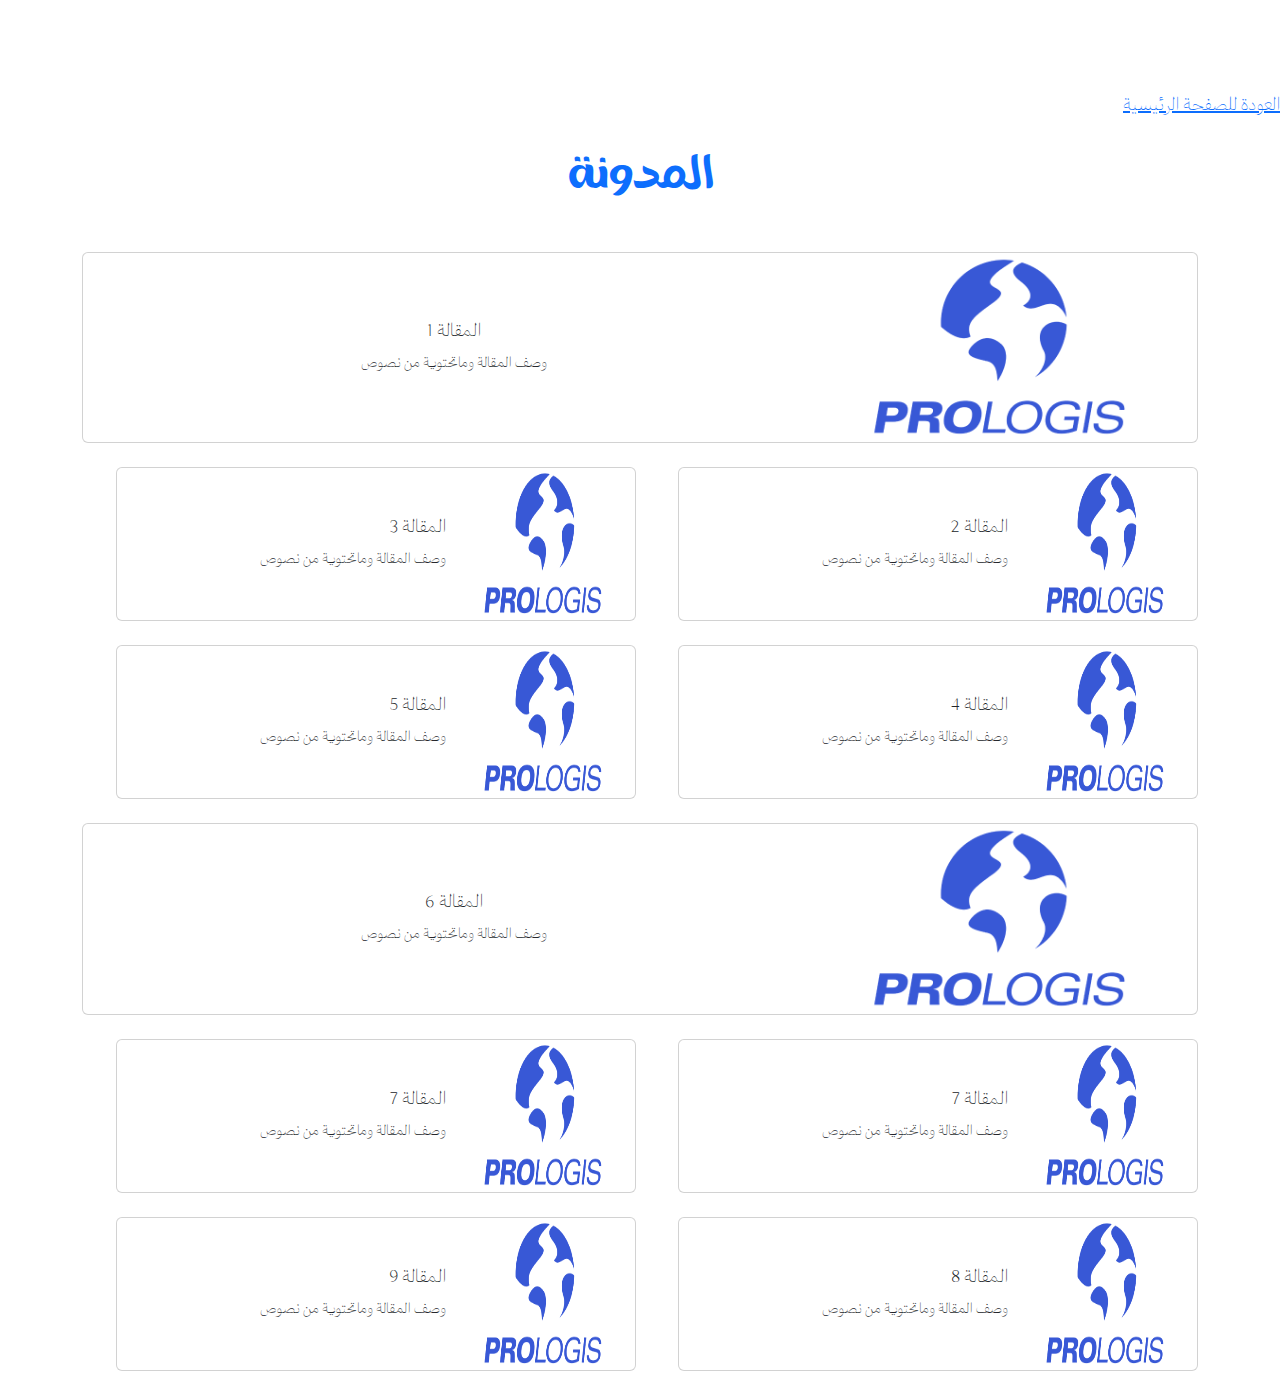
==== blog-posts.html @ 362ab878 "publishing web site" ====
<!DOCTYPE html>
<html lang="en">
<head>
    <meta charset="UTF-8">
    <meta name="viewport" content="width=device-width, initial-scale=1.0">
    <title>blog posts</title>
    <link rel="stylesheet" href="./css/bootstrap.min.css">
    <link rel="stylesheet" href="./css/style.css">
    <link rel="stylesheet" href="./css/blog-posts.css">
    <link rel="stylesheet" href="./css/css/all.min.css">
</head>
<body>
    <!-- Loader -->
    <div class="loader d-flex align-items-center justify-content-center">
      <i class="fa fa-spin fa-spinner text-primary display-3"></i>
    </div>

    
    <!-- start header layout -->
    <header class="header" style="box-shadow: none;">  
      <!-- header > header-section -->
      <div
      class="header-section">
      <a href="./index.html" class="mb-3 pb-3 fs-5">العودة للصفحة الرئيسية </a>
      <h1 class="brand-name text-primary pt-3 mt-3 text-center">المدونة</h1>
    </div>
  
    </header>

  <main class="main home">
        <div class="posts-container container-lg d-flex flex-wrap gap-2 justify-content-evenly" id="posts">
          
        </div>

      </main>

          <!-- adding bootstrap files  -->
        <script src="./js/script.js"></script>
        <script src="./js/blog-post.js"></script>
</body>
</html>
---- css/style.css ----
/* adding external font "DG-Ghayaty-Regular-F" */
@font-face {
    font-family: "DG-Ghayaty";
    src: url('./fonts/DG-Ghayaty-Regular-F.ttf');
}

@font-face {
    font-family: "HONOR";
    src: url('./fonts/TheYearofTheCamel-Thin.otf');
}
/* reset padding, and margin > global settings */
*, *::after, *::before {
    margin: 0;
    padding: 0;
    box-sizing: border-box;
}

.bg-warning-dark {
    background-color: #EA8340;
}

.active {
    color: #007bff!important;
}

/* change direction for arabic language */
 html, body,div, header, main, footer, nav,label, ul, li, form, input, a, button, span {
    direction: rtl;
    text-align: right;
 }

 body {
    overflow: hidden;
    font-family: HONOR;
    
 }

.header-font {
    font-family: "DG-Ghayaty",Arial, Helvetica, sans-serif;
}

/* loader */
.loader{
    position: fixed;
    height: 100vh;
    z-index: 999999999;
    width: 100vw;
    top: 0;
    left: 0;
    /* overflow: hidden; */
    background: #fff;
    transition: opacity 200ms linear;
}
/* navbar */
.navbar {
    box-shadow: rgba(0, 0, 0, 0.05) 0px 0px 0px 1px;
}

/* navbar brand  */
nav .navbar-brand{
    font-family: "DG-Ghayaty",Arial, Helvetica, sans-serif;
}
nav .nav-link:hover {
    color: #007bff!important;
}

/* header */
.header {
    box-shadow: rgba(0, 0, 0, 0.05) 0px 0px 0px 1px;
    /* background-color: ; */
}

.header-section {
    margin-top: 91px;
    max-width: 100%;
}
.header-section > div {
    width: 50%;
}

.brand-name {
    font-family: "DG-Ghayaty",Arial, Helvetica, sans-serif;

}
/* main */
main {
    margin-top: 51px;

}
/* general style in all pages */
.services {
    margin: 49px auto;
}
.services > h2 {
    font-family: "DG-Ghayaty",Arial, Helvetica, sans-serif;
}

.header-section img {
    height: 100%;
    min-height: 350px;
    max-height: 500px;
    min-width: 270px;
}

/* for index.html page */
.primary-light {
    background-color: #40C8F2;
}

.success-light {
    background-color: #40f28a;
}

.service {
    width: 250px;
    height: 230px;
    overflow: hidden;
    transition: all 50ms ease-in 150ms;
}

.rounded-special {
    border-radius: 31px;
}

.service > div {
    height: 50%;
}

.service .service-title {
    z-index: 99;
}

.service .service-animation {
    bottom: 0;
    height: 15px;
    transition: height 250ms linear;
    z-index: 9;
}
.service:hover  {
    color: white!important;
}

.service:hover .service-animation {
    height: 100%;
}

/* reservation */
.reservation-step img {
    height: 120px;
    width: 120px;
    text-align: center;
    line-height: 120px;
}

/* why us */
.why-us img {
    display: block;
    min-width: 100vw;
    height: 75vh;
}

/* superscription */
.superscription-container {
    min-height: 450px;
    transition: border 100ms ease;
}

.superscription-container:hover {
    border: 1px solid lightskyblue;
}
/* contact us */
.contact--us-container form , .contact--us-container > img {
    width: 47%;
    min-width: 270px;
}
.contact--us-container img {
    width: 90%;
    max-width: 450px;
}
/* footer */
footer {
    min-height: 220px;
}

.social-links {
    max-width: 270px;
}
.social-links > div {
    width: 23%;
}

.social-links img {
    width: 50%;
    transition: all 300ms ease;
}

.social-links a:hover svg {
    color: #007bff;
}

.copyright {
    min-width: 250px;
}
---- css/blog-posts.css ----
body {
    direction: rtl;
}

.card {
    transition: all 150ms ease;
    /* border: 3px solid #eee; */
    cursor: pointer;
}

.card:hover {
    border: 1px solid rgb(13,110,253);
}
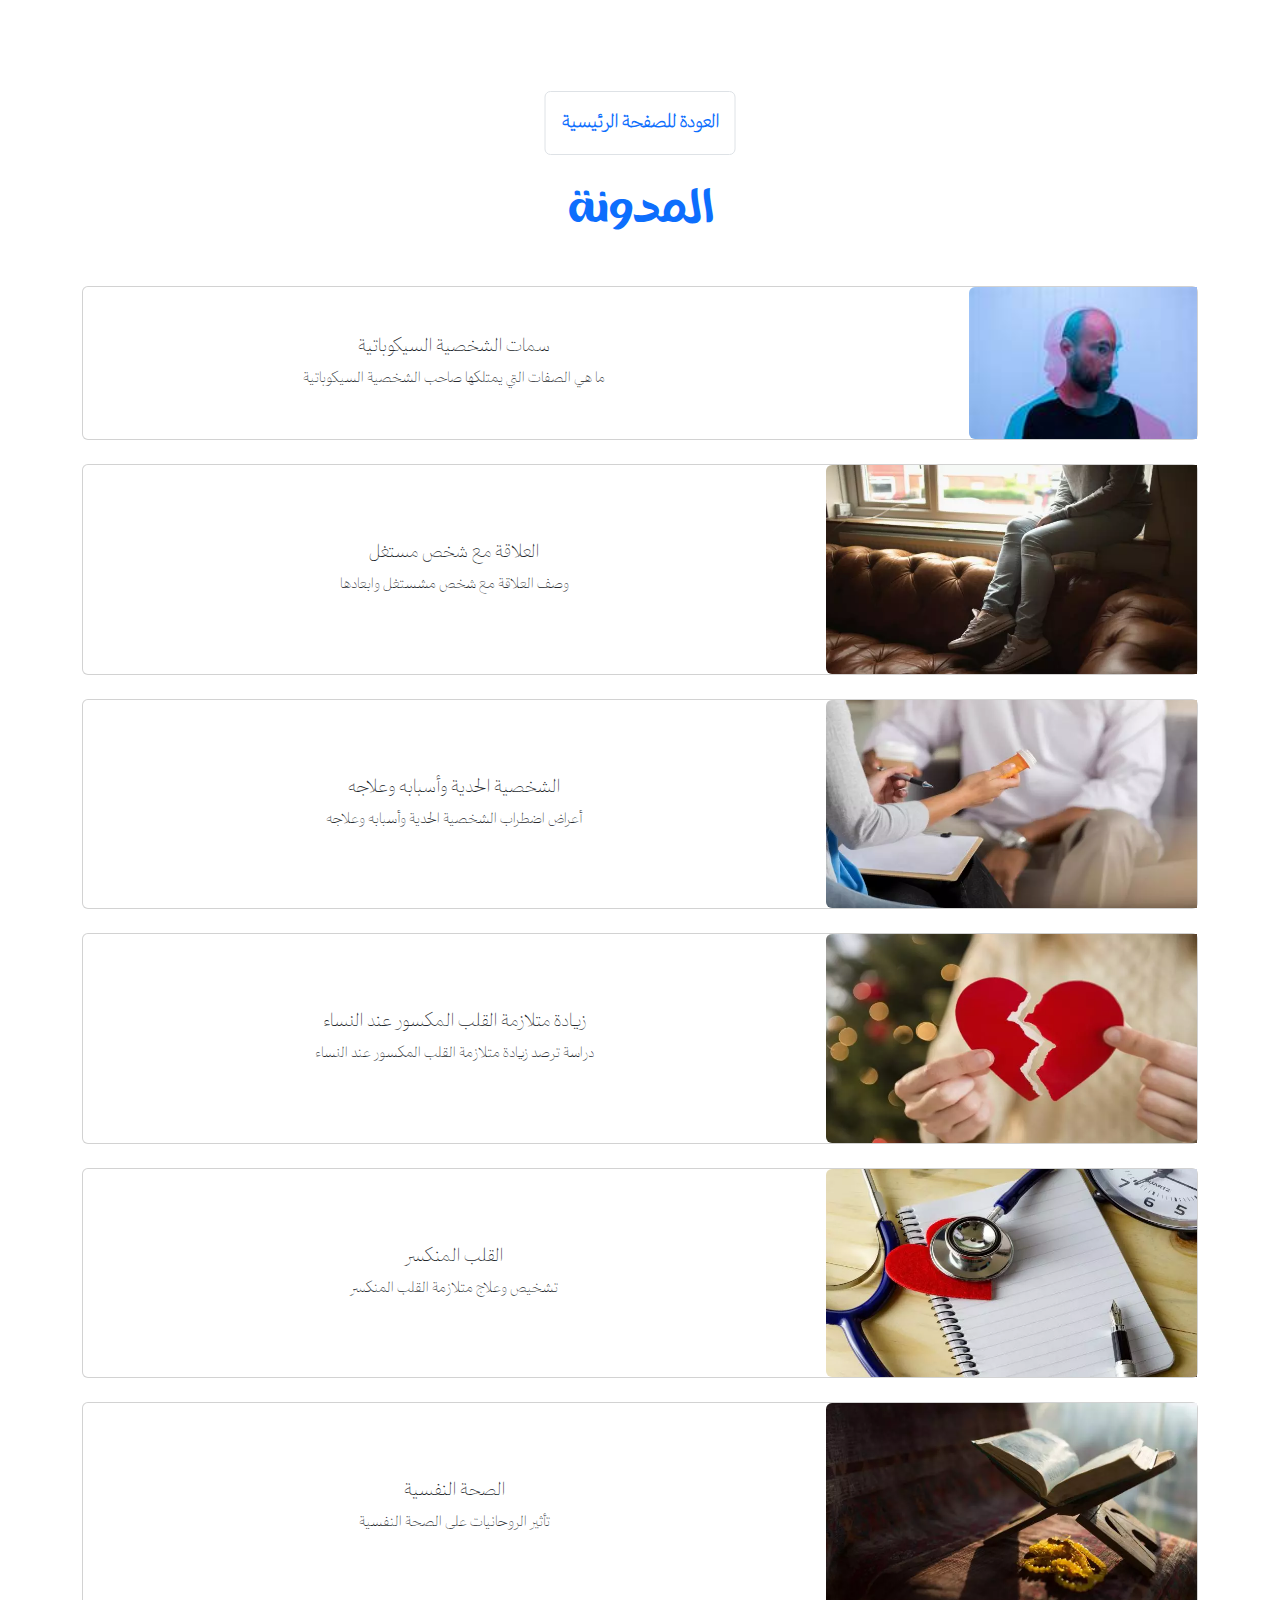
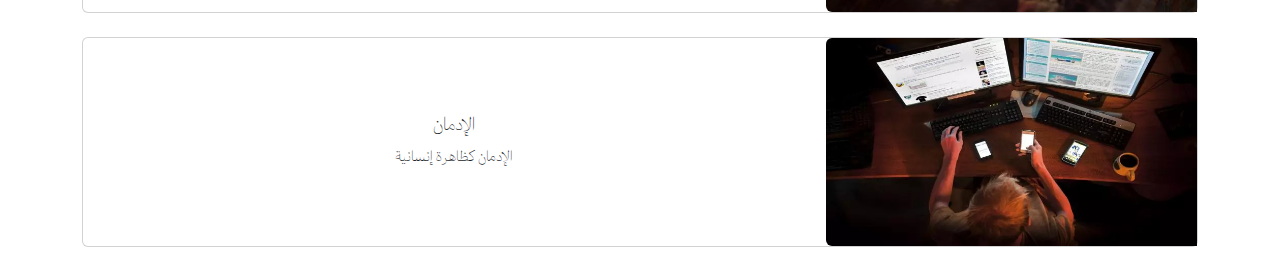
==== commit 4e2c4a05: "uploading production" ====
--- a/blog-posts.html
+++ b/blog-posts.html
@@ -21,7 +21,7 @@
       <!-- header > header-section -->
       <div
       class="header-section">
-      <a href="./index.html" class="mb-3 pb-3 fs-5">العودة للصفحة الرئيسية </a>
+      <a href="./index.html" class="pb-3 fs-5 back-to-home border p-3 rounded">العودة للصفحة الرئيسية </a>
       <h1 class="brand-name text-primary pt-3 mt-3 text-center">المدونة</h1>
     </div>
   
--- a/css/blog-posts.css
+++ b/css/blog-posts.css
@@ -1,5 +1,14 @@
 body {
     direction: rtl;
+    text-align: center;
+}
+
+.back-to-home {
+    display: inline-block;
+    text-align: center;
+    text-decoration: none;
+    /* margin: auto; */
+    transform: translateX(calc(-50vw + 50%));
 }
 
 .card {
@@ -9,5 +18,57 @@
 }
 
 .card:hover {
-    border: 1px solid rgb(13,110,253);
+    border: 1px solid rgb(13, 110, 253);
+}
+
+.content-container {
+    text-align: center;
+    font-size: 1.3rem;
+    font-family: 'Times New Roman', Times, serif;
+}
+
+body .header {
+    box-shadow: none;
+    font-weight: 900;
+}
+
+.seprator {
+    margin: 31px auto 0;
+    font-size: 1.2rem;
+    text-align: right;
+    font-family: 'Times New Roman', Times, serif;
+}
+
+
+.seprator h2 {
+    font-family:Georgia, 'Times New Roman', Times, serif ;
+    font-size: 1em;
+    width: 70%;
+    min-width: 367px;
+    margin: 21px 0;
+    font-weight: 600;
+}
+.seprator h3.without-margin{
+    margin-top: 0!important;
+}
+
+.seprator h3 {
+    display: inline-block;
+    font-family: "HONOR";
+    font-weight: 900;
+    font-size: 1.2em;
+    margin: 21px auto;
+    border-bottom: 1px solid #333;
+}
+
+.ref p {
+    font-family: "DG-Ghayaty";
+    font-size: 1.5rem;
+    text-decoration: none;
+    font-weight: 900;
+}
+
+.ref a {
+    font-size: 1.4rem;
+    text-decoration: none;
 }